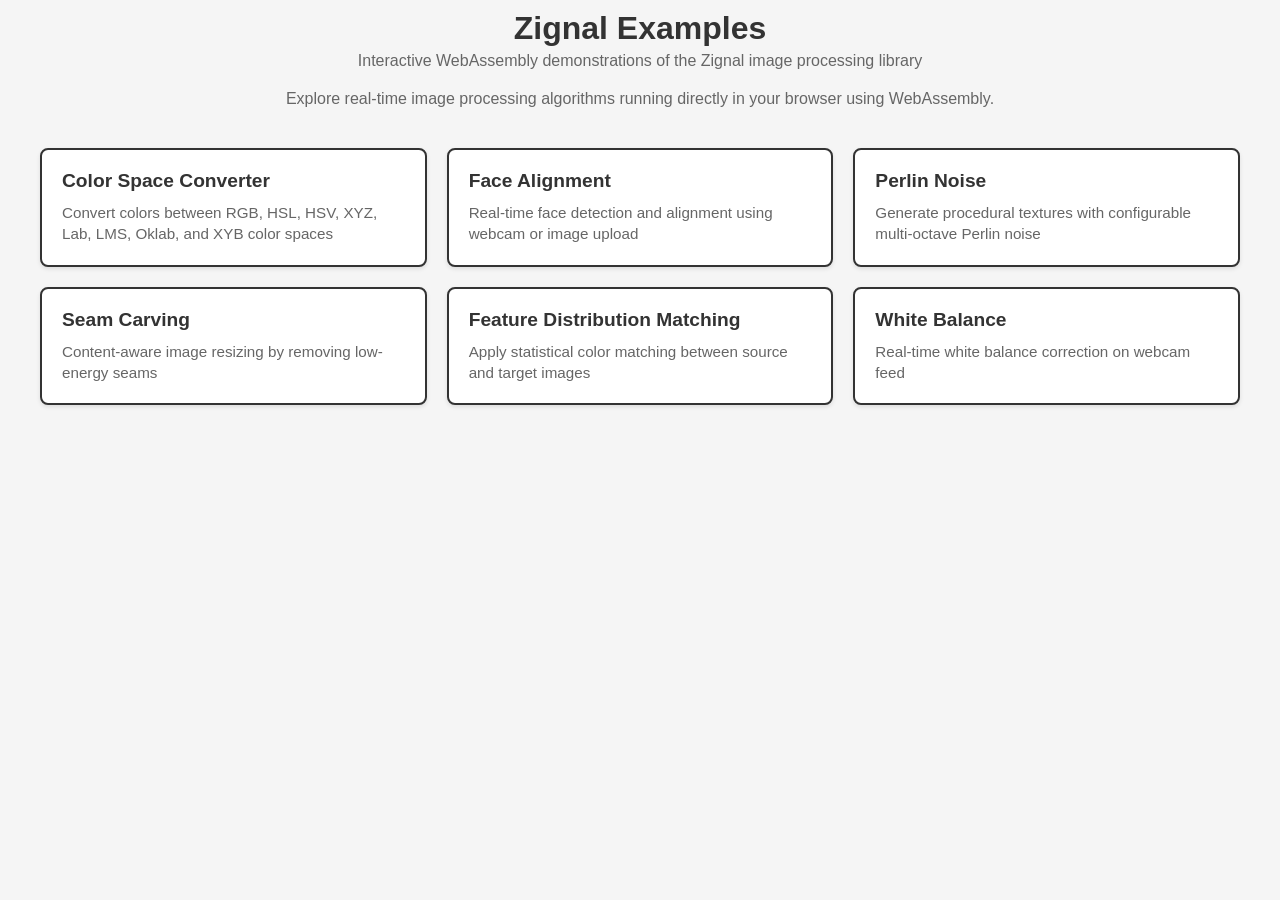
==== examples/web/index.html @ 17d5627a "refactor(fdm): restructure FDM to use stateful object Replaces stateless `featureDistributionMatch` " ====
<!DOCTYPE html>
<html lang="en">
  <head>
    <meta charset="UTF-8">
    <meta name="viewport" content="width=device-width, initial-scale=1.0">
    <meta http-equiv="X-UA-Compatible" content="ie=edge">
    <title>Zignal Examples</title>
    <link rel="stylesheet" href="./styles.css">
    <link rel="icon" href="[data-uri]">
  </head>
  <body>
    <div class="header">
      <h1>Zignal Examples</h1>
      <p>Interactive WebAssembly demonstrations of the Zignal image processing library</p>
    </div>

    <div class="instructions">
      Explore real-time image processing algorithms running directly in your browser using WebAssembly.
    </div>

    <div class="examples-grid">
      <div class="example-card">
        <h3><a href="colorspaces.html">Color Space Converter</a></h3>
        <p>Convert colors between RGB, HSL, HSV, XYZ, Lab, LMS, Oklab, and XYB color spaces</p>
      </div>

      <div class="example-card">
        <h3><a href="face-alignment.html">Face Alignment</a></h3>
        <p>Real-time face detection and alignment using webcam or image upload</p>
      </div>

      <div class="example-card">
        <h3><a href="perlin-noise.html">Perlin Noise</a></h3>
        <p>Generate procedural textures with configurable multi-octave Perlin noise</p>
      </div>

      <div class="example-card">
        <h3><a href="seam-carving.html">Seam Carving</a></h3>
        <p>Content-aware image resizing by removing low-energy seams</p>
      </div>

      <div class="example-card">
        <h3><a href="fdm.html">Feature Distribution Matching</a></h3>
        <p>Apply statistical color matching between source and target images</p>
      </div>

      <div class="example-card">
        <h3><a href="white-balance.html">White Balance</a></h3>
        <p>Real-time white balance correction on webcam feed</p>
      </div>
    </div>
    <script src="main.js"></script>
  </body>
</html>
---- examples/web/styles.css ----
/* Shared styles extracted from fdm.html */
body {
  margin: 0;
  padding: 10px;
  font-family: sans-serif;
  background-color: #f5f5f5;
  min-height: 100vh;
  box-sizing: border-box;
}
.header {
  text-align: center;
  margin-bottom: 20px;
}
.header h1 {
  margin: 0;
  color: #333;
  font-size: clamp(1.5rem, 4vw, 2rem);
}
.header p {
  margin: 5px 0;
  color: #666;
  font-size: clamp(0.8rem, 2.5vw, 1rem);
}
.header a {
  word-break: break-word;
}
.instructions {
  text-align: center;
  margin-bottom: 20px;
  color: #666;
  font-size: clamp(0.9rem, 2.5vw, 1rem);
  padding: 0 10px;
}
#image-container {
  display: flex;
  flex-direction: row;
  justify-content: center;
  align-items: center;
  gap: 20px;
  margin-bottom: 20px;
  flex-wrap: wrap;
}
.canvas-wrapper {
  text-align: center;
  flex: 1;
  min-width: 200px;
  max-width: 300px;
}
.canvas-wrapper h3 {
  margin: 0 0 10px 0;
  color: #333;
  font-size: clamp(0.9rem, 3vw, 1.1rem);
}
canvas {
  width: 100%;
  max-width: 300px;
  height: auto;
  object-fit: contain;
  border: 2px solid #333;
  box-sizing: border-box;
  cursor: pointer;
  background-color: white;
  touch-action: manipulation;
}
canvas:hover {
  border-color: #666;
}
.controls {
  text-align: center;
  margin-top: 20px;
  padding: 0 10px;
}
#match-button {
  padding: 12px 24px;
  font-size: clamp(1rem, 3vw, 1.1rem);
  background-color: #007bff;
  color: white;
  border: none;
  border-radius: 5px;
  cursor: pointer;
  min-height: 44px;
  touch-action: manipulation;
}
#match-button:hover {
  background-color: #0056b3;
}
#match-button:disabled {
  background-color: #ccc;
  cursor: not-allowed;
}
#time {
  margin-top: 10px;
  color: #666;
  font-size: clamp(0.8rem, 2.5vw, 1rem);
}

/* Mobile-specific styles */
@media (max-width: 768px) {
  body {
    padding: 5px;
  }
  #image-container {
    flex-direction: column;
    gap: 15px;
  }
  .canvas-wrapper {
    width: 100%;
    max-width: 90vw;
  }
  canvas {
    max-width: 90vw;
  }
  .header {
    margin-bottom: 15px;
  }
  .instructions {
    margin-bottom: 15px;
    font-size: 0.9rem;
  }
  #match-button {
    width: 90%;
    max-width: 300px;
  }
}

/* Very small screens */
@media (max-width: 480px) {
  .header h1 {
    font-size: 1.3rem;
  }
  .header p {
    font-size: 0.8rem;
  }
  .canvas-wrapper h3 {
    font-size: 1rem;
  }
  #image-container {
    gap: 10px;
  }
}

/* Legacy styles for backward compatibility */
#form {
  width: 300px;
  margin: 10px;
}

#video {
  position: absolute;
}

#canvas-webcam {
  border: 1px dashed black;
  vertical-align: center;
  width: 640px;
  height: auto;
  left: 0px;
  top: 0px;
  max-width: none;
  cursor: default;
}

#canvas-perlin {
  border: 1px solid black;
}

#canvas-container {
  position: relative;
  display: inline-block;
}

#canvas-seam{
  border: 1px solid black;
  max-width: 90vw;
  max-height: 80vh;
  width: auto;
  height: auto;
  object-fit: contain;
  display: block;
}

#seam-overlay {
  position: absolute;
  top: 0;
  left: 0;
  width: 100%;
  height: 100%;
  pointer-events: none;
  z-index: 10;
}

/* Button styles - unified across all examples (excluding copy buttons) */
button:not(.copy-button), #toggle-button, #align-button, #remove-button, #webcamToggleButton, #toggleButton {
  padding: 12px 24px;
  font-size: clamp(1rem, 3vw, 1.1rem);
  background-color: #007bff;
  color: white;
  border: none;
  border-radius: 5px;
  cursor: pointer;
  min-height: 44px;
  touch-action: manipulation;
  margin: 5px;
}

button:not(.copy-button):hover, #toggle-button:hover, #align-button:hover, #remove-button:hover, #webcamToggleButton:hover, #toggleButton:hover {
  background-color: #0056b3;
}

button:not(.copy-button):disabled, #toggle-button:disabled, #align-button:disabled, #remove-button:disabled, #webcamToggleButton:disabled, #toggleButton:disabled {
  background-color: #ccc;
  cursor: not-allowed;
}

#toggle-button {
  margin: 20px;
}

input {
  font-size: 20px;
  width: 150px;
}

#validation-message {
  color: #bf616a;
}

#color {
  width: 158px;
}

/* Examples index page styles */
.examples-grid {
  display: grid;
  grid-template-columns: repeat(auto-fit, minmax(300px, 1fr));
  gap: 20px;
  max-width: 1200px;
  margin: 0 auto;
  padding: 20px;
}

.example-card {
  background: white;
  border: 2px solid #333;
  border-radius: 8px;
  padding: 20px;
  transition: all 0.3s ease;
  box-shadow: 0 2px 4px rgba(0,0,0,0.1);
}

.example-card:hover {
  border-color: #666;
  box-shadow: 0 4px 8px rgba(0,0,0,0.15);
  transform: translateY(-2px);
}

.example-card h3 {
  margin: 0 0 10px 0;
  color: #333;
  font-size: 1.2rem;
}

.example-card h3 a {
  color: #333;
  text-decoration: none;
}

.example-card h3 a:hover {
  color: #007bff;
}

.example-card p {
  margin: 0;
  color: #666;
  line-height: 1.4;
  font-size: 0.95rem;
}

/* Mobile responsive */
@media (max-width: 768px) {
  .examples-grid {
    grid-template-columns: 1fr;
    gap: 15px;
    padding: 15px;
  }

  .example-card {
    padding: 15px;
  }
}
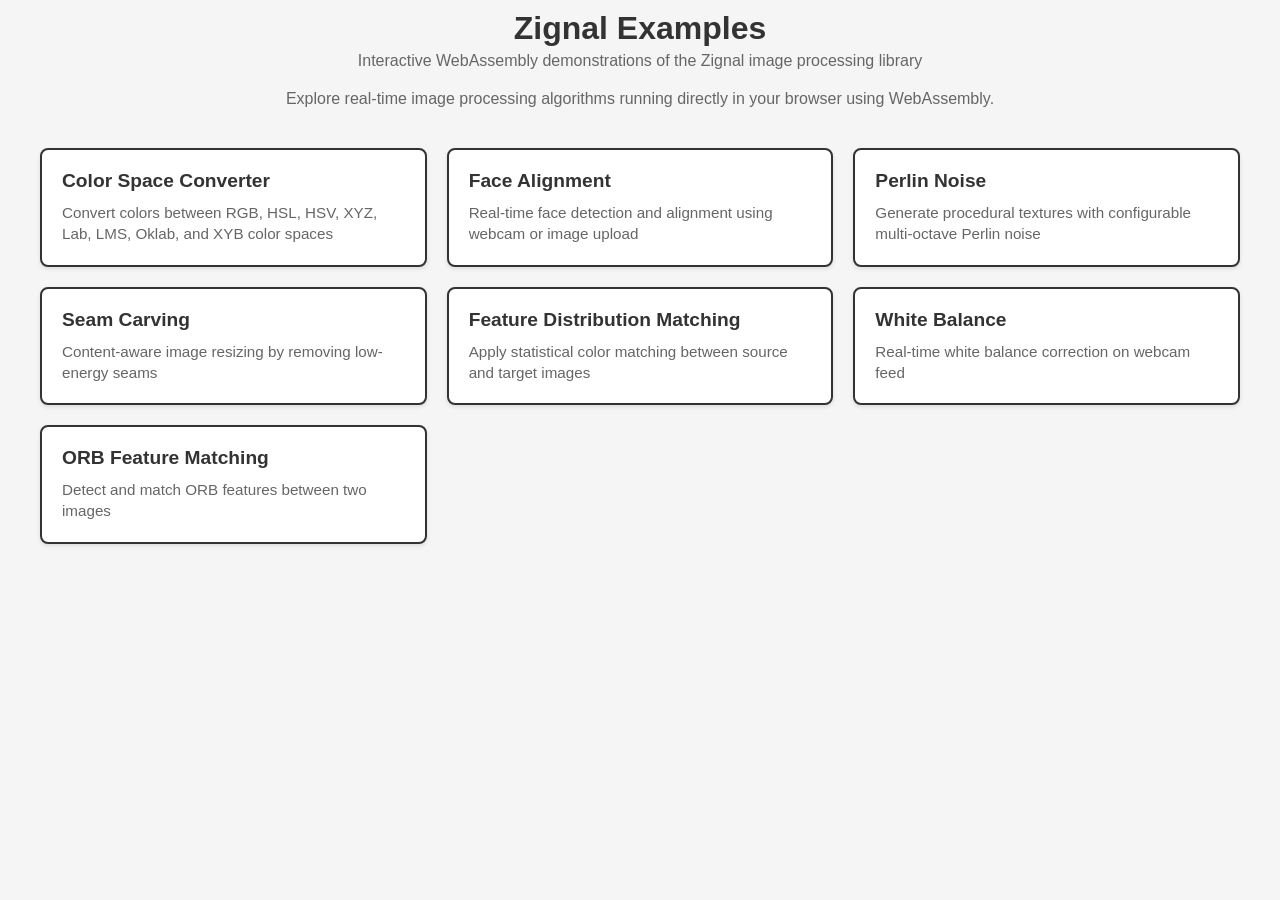
==== commit e561c21e: "feat(feature-matching): add ORB feature matching example" ====
--- a/examples/web/index.html
+++ b/examples/web/index.html
@@ -48,6 +48,11 @@
         <h3><a href="white-balance.html">White Balance</a></h3>
         <p>Real-time white balance correction on webcam feed</p>
       </div>
+
+      <div class="example-card">
+        <h3><a href="feature_matching.html">ORB Feature Matching</a></h3>
+        <p>Detect and match ORB features between two images</p>
+      </div>
     </div>
     <script src="main.js"></script>
   </body>
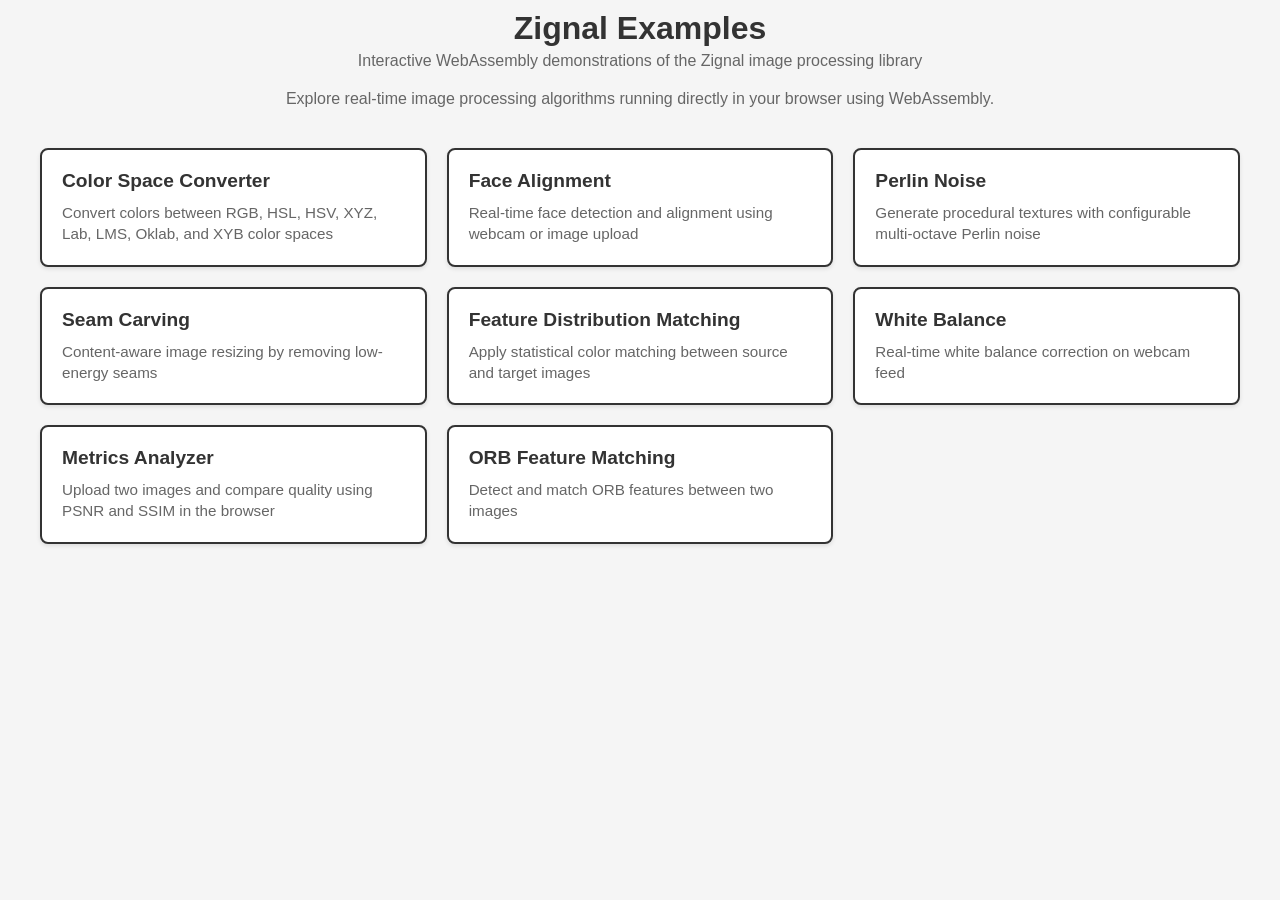
==== commit 82290d1c: "refactor(image): move metrics to their own module Also added interactive web example" ====
--- a/examples/web/index.html
+++ b/examples/web/index.html
@@ -50,9 +50,14 @@
       </div>
 
       <div class="example-card">
+        <h3><a href="metrics.html">Metrics Analyzer</a></h3>
+        <p>Upload two images and compare quality using PSNR and SSIM in the browser</p>
+      </div>
+      <div class="example-card">
         <h3><a href="feature_matching.html">ORB Feature Matching</a></h3>
         <p>Detect and match ORB features between two images</p>
       </div>
+
     </div>
     <script src="main.js"></script>
   </body>
--- a/examples/web/styles.css
+++ b/examples/web/styles.css
@@ -30,6 +30,76 @@
   color: #666;
   font-size: clamp(0.9rem, 2.5vw, 1rem);
   padding: 0 10px;
+}
+.metrics-container {
+  display: flex;
+  justify-content: center;
+  align-items: flex-start;
+  gap: 20px;
+  margin-bottom: 20px;
+  flex-wrap: wrap;
+}
+.canvas-group {
+  text-align: center;
+  min-width: 220px;
+}
+.canvas-group h3 {
+  margin: 0 0 10px 0;
+  color: #333;
+  font-size: clamp(0.9rem, 3vw, 1.1rem);
+}
+.image-drop {
+  width: 320px;
+  height: 200px;
+  max-width: 90vw;
+  border: 2px dashed #888;
+  border-radius: 6px;
+  background-color: #fff;
+  cursor: pointer;
+  box-sizing: border-box;
+  object-fit: contain;
+}
+.image-drop:hover {
+  border-color: #555;
+}
+.metrics-controls {
+  text-align: center;
+  margin-bottom: 16px;
+}
+.metrics-controls button {
+  padding: 12px 24px;
+  font-size: clamp(1rem, 3vw, 1.1rem);
+  background-color: #007bff;
+  color: white;
+  border: none;
+  border-radius: 5px;
+  cursor: pointer;
+  min-height: 44px;
+  touch-action: manipulation;
+}
+.metrics-controls button:hover {
+  background-color: #0056b3;
+}
+.metrics-results {
+  display: flex;
+  justify-content: center;
+  gap: 20px;
+  flex-wrap: wrap;
+  font-size: clamp(0.95rem, 2.5vw, 1.1rem);
+  color: #333;
+  text-align: center;
+}
+.metrics-results div {
+  background: #fff;
+  padding: 10px 16px;
+  border-radius: 6px;
+  box-shadow: 0 2px 4px rgba(0, 0, 0, 0.08);
+}
+#status {
+  display: block;
+  margin-top: 8px;
+  color: #666;
+  font-size: clamp(0.85rem, 2.5vw, 1rem);
 }
 #image-container {
   display: flex;
@@ -221,6 +291,12 @@
   width: 150px;
 }
 
+/* Do not force width on checkboxes/radios */
+input[type="checkbox"],
+input[type="radio"] {
+  width: auto;
+}
+
 #validation-message {
   color: #bf616a;
 }
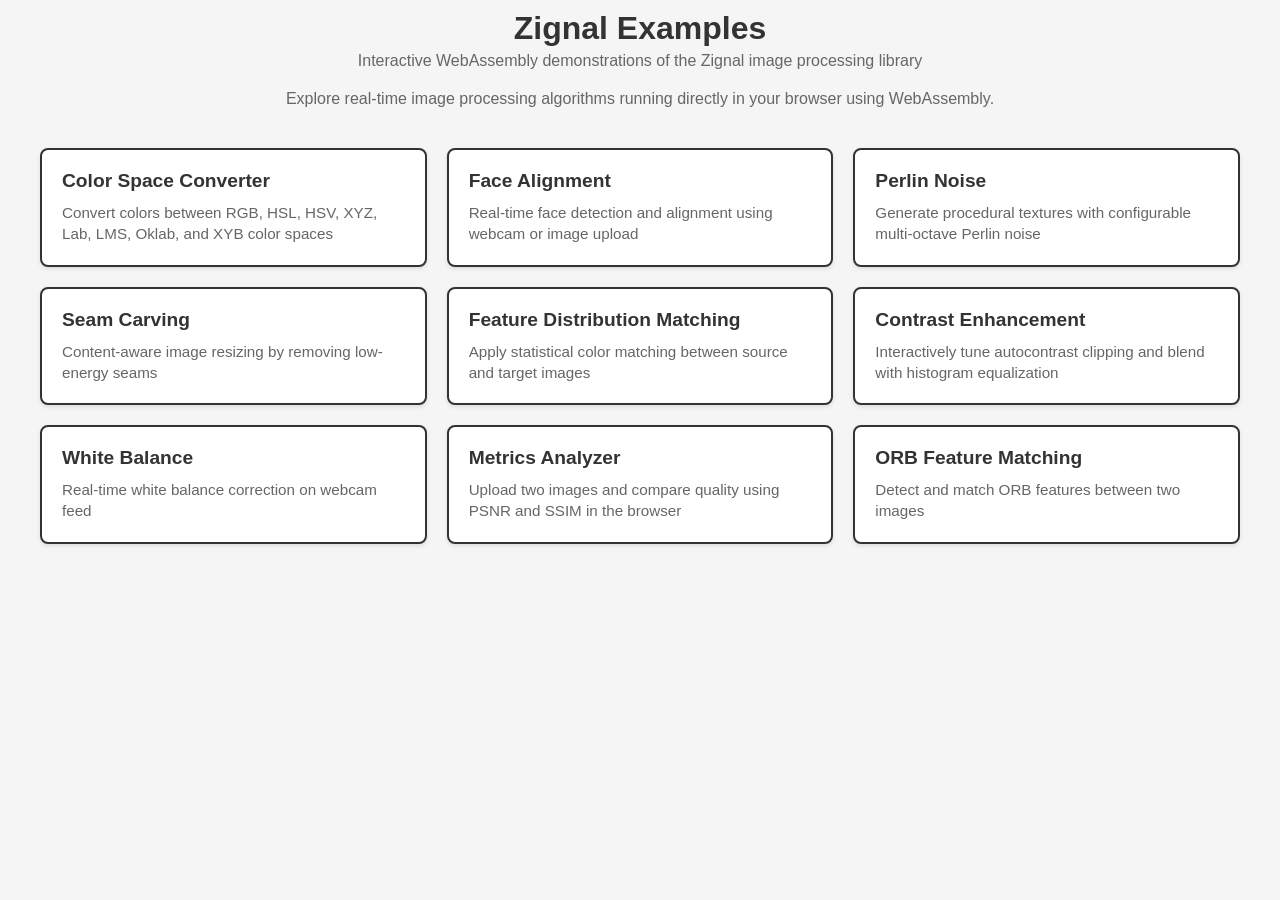
==== commit 7481c4b9: "feat(example): add contrast enhancement demo Adds a new web example demonstrating autocontrast and h" ====
--- a/examples/web/index.html
+++ b/examples/web/index.html
@@ -6,7 +6,7 @@
     <meta http-equiv="X-UA-Compatible" content="ie=edge">
     <title>Zignal Examples</title>
     <link rel="stylesheet" href="./styles.css">
-    <link rel="icon" href="[data-uri]">
+    <link rel="icon" type="image/png" href="favicon.png">
   </head>
   <body>
     <div class="header">
@@ -45,6 +45,11 @@
       </div>
 
       <div class="example-card">
+        <h3><a href="contrast-enhancement.html">Contrast Enhancement</a></h3>
+        <p>Interactively tune autocontrast clipping and blend with histogram equalization</p>
+      </div>
+
+      <div class="example-card">
         <h3><a href="white-balance.html">White Balance</a></h3>
         <p>Real-time white balance correction on webcam feed</p>
       </div>
@@ -59,6 +64,5 @@
       </div>
 
     </div>
-    <script src="main.js"></script>
   </body>
 </html>
--- a/examples/web/styles.css
+++ b/examples/web/styles.css
@@ -140,6 +140,11 @@
   margin-top: 20px;
   padding: 0 10px;
 }
+#image-container .hint {
+  margin-top: 8px;
+  color: #666;
+  font-size: clamp(0.75rem, 2.5vw, 0.9rem);
+}
 #match-button {
   padding: 12px 24px;
   font-size: clamp(1rem, 3vw, 1.1rem);
@@ -162,6 +167,166 @@
   margin-top: 10px;
   color: #666;
   font-size: clamp(0.8rem, 2.5vw, 1rem);
+}
+
+#upload-area {
+  display: flex;
+  gap: 20px;
+  justify-content: center;
+  margin: 20px 0;
+  flex-wrap: wrap;
+}
+
+.upload-box {
+  width: 320px;
+  max-width: 90vw;
+  height: 200px;
+  border: 2px dashed #888;
+  border-radius: 6px;
+  background: #fff;
+  display: flex;
+  align-items: center;
+  justify-content: center;
+  cursor: pointer;
+  position: relative;
+  box-sizing: border-box;
+  transition: border-color 0.2s ease;
+}
+
+.upload-box:hover {
+  border-color: #555;
+}
+
+.upload-box.has-image {
+  border-style: solid;
+  border-color: #007bff;
+}
+
+.upload-box img {
+  max-width: 100%;
+  max-height: 100%;
+  position: absolute;
+  object-fit: contain;
+}
+
+.upload-label {
+  color: #666;
+  text-align: center;
+  pointer-events: none;
+  font-size: clamp(0.9rem, 2.5vw, 1rem);
+}
+
+#parameters {
+  display: none;
+  background: #fff;
+  padding: 20px;
+  margin: 20px auto;
+  max-width: 800px;
+  border-radius: 8px;
+  box-shadow: 0 2px 4px rgba(0, 0, 0, 0.08);
+}
+
+#parameters.show {
+  display: block;
+}
+
+#parameters label {
+  display: block;
+  margin-bottom: 5px;
+  color: #333;
+}
+
+#parameters h3 {
+  color: #333;
+  margin: 20px 0 10px 0;
+}
+
+#parameters h3:first-of-type {
+  margin-top: 0;
+}
+
+#parameters input[type="range"] {
+  width: 100%;
+  margin-bottom: 10px;
+}
+
+.param-grid {
+  display: grid;
+  grid-template-columns: repeat(auto-fit, minmax(220px, 1fr));
+  gap: 15px;
+}
+
+.checkbox-inline-label {
+  display: inline-block;
+  margin-left: 8px;
+  color: #333;
+}
+
+#stats {
+  text-align: center;
+  margin: 20px 0;
+  font-family: monospace;
+  color: #333;
+}
+
+.stat-row {
+  margin: 5px 0;
+}
+
+.legend {
+  text-align: center;
+  margin: 10px 0;
+  font-size: 14px;
+  color: #333;
+}
+
+.legend span {
+  margin: 0 10px;
+  padding: 2px 6px;
+  border-radius: 3px;
+  display: inline-block;
+  color: #333;
+  background: #eee;
+}
+
+.badge {
+  color: #333;
+  background: #eef1f6;
+}
+
+.badge--excellent {
+  background: #b8f5b8;
+}
+
+.badge--good {
+  background: #fff7b3;
+}
+
+.badge--fair {
+  background: #ffd4a3;
+}
+
+.badge--poor {
+  background: #ffb3b3;
+  color: #8c0000;
+}
+
+#result-area {
+  text-align: center;
+  margin: 20px auto;
+}
+
+#result-canvas {
+  display: none;
+  width: 100%;
+  max-width: min(900px, 90vw);
+  height: auto;
+  border: 2px solid #333;
+  background: #fff;
+}
+
+#result-canvas.visible {
+  display: inline-block;
 }
 
 /* Mobile-specific styles */
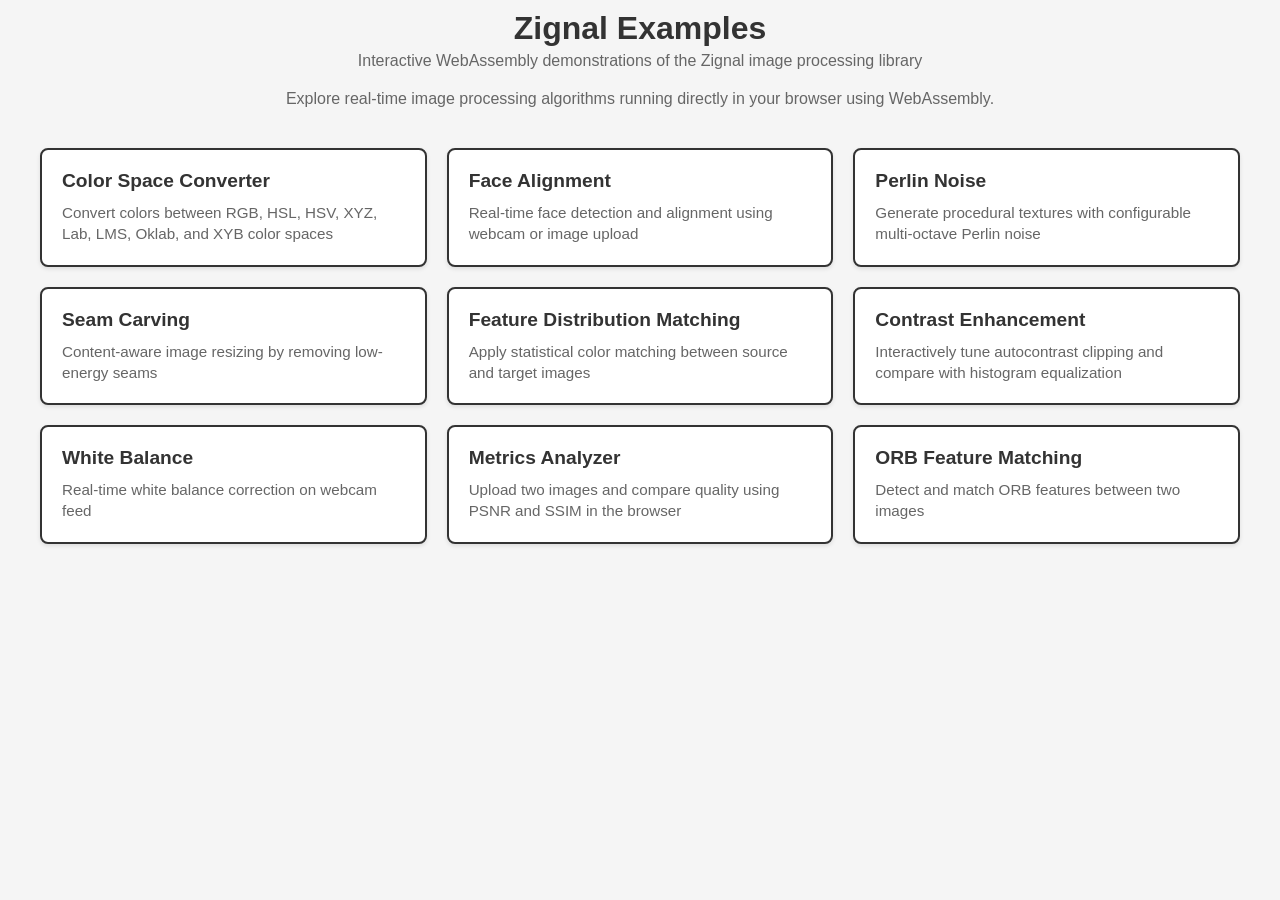
==== commit 9e01dee3: "fix wording Co-authored-by: gemini-code-assist[bot] <176961590+gemini-code-assist[bot]@users.noreply" ====
--- a/examples/web/index.html
+++ b/examples/web/index.html
@@ -46,7 +46,7 @@
 
       <div class="example-card">
         <h3><a href="contrast-enhancement.html">Contrast Enhancement</a></h3>
-        <p>Interactively tune autocontrast clipping and blend with histogram equalization</p>
+        <p>Interactively tune autocontrast clipping and compare with histogram equalization</p>
       </div>
 
       <div class="example-card">
